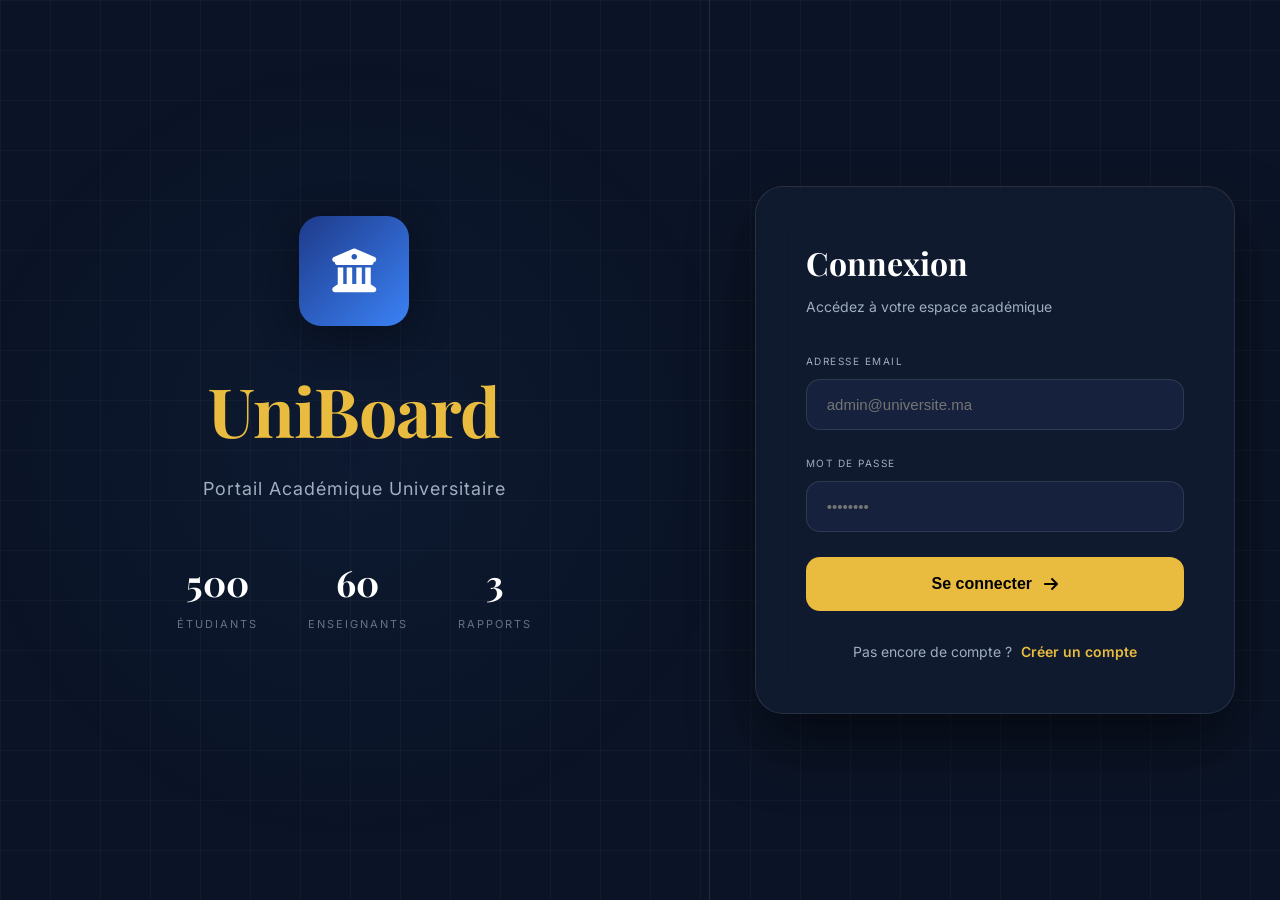
==== myapp/frontend/dashboard_admin.html @ 325a5e19 "changement nom fichier" ====
<!DOCTYPE html>
<html lang="fr">

<head>
    <meta charset="UTF-8">
    <meta name="viewport" content="width=device-width, initial-scale=1.0">
    <title>Tableau de Bord | UniBoard</title>
    <link rel="stylesheet" href="assets/css/style.css">
    <link rel="stylesheet" href="https://cdnjs.cloudflare.com/ajax/libs/font-awesome/6.4.0/css/all.min.css">
</head>

<body class="dashboard-body">
    <div class="grid-bg"></div>

    <div class="dashboard-view">
        <!-- Sidebar -->
        <aside class="sidebar-nav">
            <div class="nav-brand">
                <div class="brand-icon"><i class="fas fa-university" style="color: white;"></i></div>
                <div class="brand-text">
                    <h1>UniBoard</h1>
                    <p>Portail Académique</p>
                </div>
            </div>

            <div class="nav-section">
                <span class="nav-label">Principal</span>
                <a href="dashboard_admin.html" class="nav-link active">
                    <i class="fas fa-th-large rainbow-gradient"></i>
                    <span>Vue Globale</span>
                </a>
            </div>

            <div class="nav-section">
                <span class="nav-label">Rapports</span>
                <a href="#" class="nav-link"><i class="fas fa-graduation-cap"></i><span>Performance</span></a>
                <a href="#" class="nav-link">
                    <i class="fas fa-calendar-check"></i>
                    <span>Assiduité</span>
                    <span class="nav-badge">1</span>
                </a>
                <a href="#" class="nav-link"><i class="fas fa-sync-alt"></i><span>Rattrapage</span></a>
            </div>

            <div class="nav-section">
                <span class="nav-label">Administration</span>
                <a href="admin_users.html" class="nav-link">
                    <i class="fas fa-users"></i>
                    <span>Utilisateurs</span>
                    <span class="nav-badge" id="sidebarPendingBadge">0</span>
                </a>
            </div>

            <div class="nav-footer">
                <div class="avatar-small">A</div>
                <div class="user-meta">
                    <div style="font-weight: 700; font-size: 14px;">Administrateur</div>
                    <div style="font-size: 11px; color: var(--text-muted);">Accès complet</div>
                </div>
                <a href="#" id="logoutBtn" style="margin-left: auto; color: var(--text-muted);"><i
                        class="fas fa-power-off"></i></a>
            </div>
        </aside>

        <!-- Main Content -->
        <main class="main-viewport">
            <header class="viewport-header">
                <div class="page-title">
                    <h2>Vue Globale</h2>
                    <p>UniBoard / Dashboard</p>
                </div>
                <div class="current-date" id="currentDate">Chargement...</div>
            </header>

            <section class="stats-grid">
                <div class="stat-card blue">
                    <div class="stat-head">
                        <div class="card-icon"><i class="fas fa-chart-line"></i></div>
                        <span class="growth-tag">▲ +0.3</span>
                    </div>
                    <div class="main-stat">11.4<small>/20</small></div>
                    <div class="stat-label">Moyenne Générale</div>
                </div>

                <div class="stat-card orange">
                    <div class="stat-head">
                        <div class="card-icon"><i class="fas fa-calendar-times"></i></div>
                        <span class="growth-tag">▲ +2%</span>
                    </div>
                    <div class="main-stat">12%</div>
                    <div class="stat-label">Taux d'absence</div>
                </div>

                <div class="stat-card red">
                    <div class="stat-head">
                        <div class="card-icon"><i class="fas fa-rotate"></i></div>
                        <span class="growth-tag">▲ +4%</span>
                    </div>
                    <div class="main-stat">22%</div>
                    <div class="stat-label">Taux de rattrapage</div>
                </div>
            </section>

            <div class="info-columns">
                <!-- Students at risk -->
                <section class="info-box-card">
                    <div class="box-title">
                        <h3><i class="fas fa-bell"></i> Étudiants à risque</h3>
                        <span class="box-subtitle">Absences ≥ 20%</span>
                    </div>
                    <div class="list-container" id="riskyStudentsList">
                        <div class="list-item">
                            <div class="item-pfp" style="background: #ef4444;">FA</div>
                            <div class="item-details">
                                <span class="name">Fatima Alami</span>
                                <span class="sub">Informatique - 2ème Année</span>
                            </div>
                            <div class="item-action">
                                <span class="score-red">28%</span>
                            </div>
                        </div>
                        <div class="list-item">
                            <div class="item-pfp" style="background: #f59e0b;">YB</div>
                            <div class="item-details">
                                <span class="name">Youssef Benali</span>
                                <span class="sub">Droit - 1ère Année</span>
                            </div>
                            <div class="item-action">
                                <span class="score-red">25%</span>
                            </div>
                        </div>
                    </div>
                </section>

                <!-- Pending Requests -->
                <section class="info-box-card">
                    <div class="box-title">
                        <h3><i class="fas fa-hourglass-half"></i> Demandes en attente</h3>
                        <span class="nav-badge" id="pendingBadge">3</span>
                    </div>
                    <div class="list-container" id="pendingRequestsList">
                        <div class="list-item">
                            <div class="item-pfp" style="background: #3b82f6;">SA</div>
                            <div class="item-details">
                                <span class="name">Sara Amrani</span>
                                <span class="sub">Enseignante • Il y a 2h</span>
                            </div>
                            <div class="action-set">
                                <button class="btn-round btn-approve"><i class="fas fa-check"></i></button>
                                <button class="btn-round btn-reject"><i class="fas fa-times"></i></button>
                            </div>
                        </div>
                        <div class="list-item">
                            <div class="item-pfp" style="background: #10b981;">HT</div>
                            <div class="item-details">
                                <span class="name">Hamza Tazi</span>
                                <span class="sub">Étudiant • Il y a 5h</span>
                            </div>
                            <div class="action-set">
                                <button class="btn-round btn-approve"><i class="fas fa-check"></i></button>
                                <button class="btn-round btn-reject"><i class="fas fa-times"></i></button>
                            </div>
                        </div>
                        <div class="list-item">
                            <div class="item-pfp" style="background: #3b82f6;">LM</div>
                            <div class="item-details">
                                <span class="name">Leila Maaroufi</span>
                                <span class="sub">Étudiante • Hier</span>
                            </div>
                            <div class="action-set">
                                <button class="btn-round btn-approve"><i class="fas fa-check"></i></button>
                                <button class="btn-round btn-reject"><i class="fas fa-times"></i></button>
                            </div>
                        </div>
                    </div>
                </section>
            </div>
        </main>
    </div>

    <script src="assets/js/api.js"></script>
    <script src="assets/js/main.js"></script>
</body>

</html>
---- myapp/frontend/assets/css/style.css ----
@import url('https://fonts.googleapis.com/css2?family=Inter:wght@300;400;500;600;700&family=Playfair+Display:wght@700;800&display=swap');

:root {
    --bg-color: #0b1426;
    --card-bg: rgba(19, 30, 53, 0.6);
    --primary-color: #e9bc3f;
    --text-main: #ffffff;
    --text-muted: #a0aec0;
    --input-bg: rgba(26, 38, 66, 0.8);
    --nav-bg: #070d1a;
    --border-color: rgba(255, 255, 255, 0.1);
    --font-serif: 'Playfair Display', serif;
    --font-sans: 'Inter', sans-serif;

    --blue-accent: #3b82f6;
    --orange-accent: #f59e0b;
    --red-accent: #ef4444;
}

* {
    margin: 0;
    padding: 0;
    box-sizing: border-box;
}

body {
    background-color: var(--bg-color);
    color: var(--text-main);
    font-family: var(--font-sans);
    line-height: 1.6;
    height: 100vh;
    overflow: hidden;
}

/* Grid Background */
.grid-bg {
    position: fixed;
    top: 0;
    left: 0;
    width: 100%;
    height: 100%;
    background-image:
        linear-gradient(rgba(255, 255, 255, 0.03) 1px, transparent 1px),
        linear-gradient(90deg, rgba(255, 255, 255, 0.03) 1px, transparent 1px);
    background-size: 50px 50px;
    z-index: -1;
}

/* --- AUTH PAGES (Login/Register) --- */
.page-container {
    display: flex;
    height: 100vh;
    width: 100%;
}

.branding-side {
    flex: 1.2;
    display: flex;
    flex-direction: column;
    justify-content: center;
    align-items: center;
    padding: 60px;
    border-right: 1px solid var(--border-color);
    background: radial-gradient(circle at center, rgba(59, 130, 246, 0.05) 0%, transparent 70%);
}

.login-side,
.register-side {
    flex: 1;
    display: flex;
    justify-content: center;
    align-items: center;
    padding: 40px;
}

.branding-content {
    text-align: center;
}

.brand-logo-large {
    width: 110px;
    height: 110px;
    background: linear-gradient(135deg, #1e3a8a, #3b82f6);
    border-radius: 22px;
    display: flex;
    justify-content: center;
    align-items: center;
    font-size: 44px;
    margin: 0 auto 30px;
    box-shadow: 0 10px 40px rgba(0, 0, 0, 0.4);
}

.branding-content h1 {
    font-family: var(--font-serif);
    font-size: 68px;
    margin-bottom: 10px;
    color: var(--primary-color);
    letter-spacing: -1px;
}

.branding-content p {
    color: var(--text-muted);
    font-size: 18px;
    margin-bottom: 50px;
    letter-spacing: 1px;
}

.auth-stats {
    display: flex;
    gap: 50px;
    justify-content: center;
}

.stat-box {
    text-align: center;
}

.stat-box h3 {
    font-family: var(--font-serif);
    font-size: 36px;
    margin-bottom: 5px;
}

.stat-box p {
    font-size: 11px;
    text-transform: uppercase;
    letter-spacing: 2px;
    opacity: 0.6;
}

/* Auth Cards */
.auth-card {
    width: 100%;
    max-width: 480px;
    background: var(--card-bg);
    backdrop-filter: blur(20px);
    padding: 50px;
    border-radius: 28px;
    border: 1px solid var(--border-color);
    box-shadow: 0 30px 60px rgba(0, 0, 0, 0.5);
}

.card-header h2 {
    font-family: var(--font-serif);
    font-size: 32px;
    margin-bottom: 8px;
}

.card-header p {
    color: var(--text-muted);
    font-size: 14px;
    margin-bottom: 35px;
}

/* Form Elements */
.form-item {
    margin-bottom: 25px;
}

.form-item label {
    display: block;
    font-size: 10px;
    text-transform: uppercase;
    letter-spacing: 1.5px;
    color: var(--text-muted);
    margin-bottom: 10px;
}

.form-input,
.form-select {
    width: 100%;
    padding: 16px 20px;
    background: var(--input-bg);
    border: 1px solid var(--border-color);
    border-radius: 14px;
    color: white;
    font-size: 15px;
    transition: all 0.3s cubic-bezier(0.4, 0, 0.2, 1);
}

.form-input:focus {
    border-color: var(--primary-color);
    outline: none;
    background: rgba(26, 38, 66, 1);
    box-shadow: 0 0 15px rgba(233, 188, 63, 0.15);
}

.btn-primary {
    width: 100%;
    padding: 18px;
    background: var(--primary-color);
    border: none;
    border-radius: 14px;
    color: #000;
    font-weight: 800;
    font-size: 16px;
    cursor: pointer;
    display: flex;
    justify-content: center;
    align-items: center;
    gap: 12px;
    transition: all 0.3s;
    margin-top: 10px;
}

.btn-primary:hover {
    background: #d4a830;
    transform: translateY(-3px);
    box-shadow: 0 10px 20px rgba(233, 188, 63, 0.3);
}

.card-footer {
    text-align: center;
    margin-top: 30px;
    font-size: 14px;
    color: var(--text-muted);
}

.card-footer a {
    color: var(--primary-color);
    text-decoration: none;
    font-weight: 600;
    margin-left: 5px;
}

/* --- DASHBOARD LAYOUT --- */
.dashboard-view {
    display: flex;
    height: 100vh;
    width: 100%;
}

.sidebar-nav {
    width: 280px;
    background: var(--nav-bg);
    border-right: 1px solid var(--border-color);
    padding: 35px 20px;
    display: flex;
    flex-direction: column;
    flex-shrink: 0;
}

.nav-brand {
    display: flex;
    align-items: center;
    gap: 15px;
    margin-bottom: 50px;
    padding-left: 10px;
}

.brand-icon {
    width: 44px;
    height: 44px;
    background: linear-gradient(135deg, #1e3a8a, #3b82f6);
    border-radius: 12px;
    display: flex;
    justify-content: center;
    align-items: center;
    font-size: 22px;
    box-shadow: 0 5px 15px rgba(0, 0, 0, 0.3);
}

.brand-text h1 {
    font-family: var(--font-serif);
    font-size: 24px;
    color: var(--primary-color);
    line-height: 1;
    margin-bottom: 2px;
}

.brand-text p {
    font-size: 9px;
    text-transform: uppercase;
    letter-spacing: 1.5px;
    color: var(--text-muted);
}

.nav-label {
    font-size: 10px;
    text-transform: uppercase;
    color: var(--text-muted);
    letter-spacing: 2px;
    margin: 30px 0 15px 10px;
    opacity: 0.5;
}

.nav-link {
    display: flex;
    align-items: center;
    gap: 15px;
    padding: 14px 18px;
    color: var(--text-muted);
    text-decoration: none;
    border-radius: 14px;
    font-size: 14px;
    font-weight: 500;
    transition: all 0.3s;
    margin-bottom: 2px;
}

.nav-link i {
    font-size: 18px;
    width: 22px;
    text-align: center;
}

.nav-link:hover,
.nav-link.active {
    background: rgba(255, 255, 255, 0.05);
    color: white;
}

.nav-link.active {
    background: rgba(233, 188, 63, 0.12);
    border-left: 4px solid var(--primary-color);
    color: white;
}

.rainbow-gradient {
    background: linear-gradient(45deg, #f09433, #e6683c, #dc2743, #cc2366, #bc1888);
    -webkit-background-clip: text;
    -webkit-text-fill-color: transparent;
}

.nav-badge {
    margin-left: auto;
    background: var(--red-accent);
    color: white;
    font-size: 10px;
    font-weight: 800;
    width: 20px;
    height: 20px;
    border-radius: 50%;
    display: flex;
    justify-content: center;
    align-items: center;
    box-shadow: 0 0 10px rgba(239, 68, 68, 0.4);
}

.nav-footer {
    margin-top: auto;
    padding-top: 30px;
    border-top: 1px solid var(--border-color);
    display: flex;
    align-items: center;
    gap: 15px;
}

.avatar-small {
    width: 40px;
    height: 40px;
    background: var(--primary-color);
    border-radius: 50%;
    display: flex;
    justify-content: center;
    align-items: center;
    color: #0b1426;
    font-weight: 800;
}

/* Dashboard Content */
.main-viewport {
    flex: 1;
    padding: 40px 60px;
    overflow-y: auto;
}

.viewport-header {
    display: flex;
    justify-content: space-between;
    align-items: center;
    margin-bottom: 45px;
}

.page-title h2 {
    font-family: var(--font-serif);
    font-size: 40px;
    font-weight: 800;
}

.page-title p {
    color: var(--text-muted);
    font-size: 14px;
}

/* KPI Grid */
.stats-grid {
    display: grid;
    grid-template-columns: repeat(3, 1fr);
    gap: 30px;
    margin-bottom: 45px;
}

.stat-card {
    background: var(--card-bg);
    backdrop-filter: blur(15px);
    padding: 35px;
    border-radius: 28px;
    border: 1px solid var(--border-color);
    position: relative;
    overflow: hidden;
    transition: all 0.4s cubic-bezier(0.175, 0.885, 0.32, 1.275);
}

.stat-card:hover {
    transform: translateY(-8px);
    background: rgba(19, 30, 53, 0.85);
    border-color: rgba(255, 255, 255, 0.2);
}

.stat-card::before {
    content: '';
    position: absolute;
    top: 0;
    left: 0;
    right: 0;
    height: 4px;
    z-index: 10;
}

.stat-card.blue::before {
    background: var(--blue-accent);
    box-shadow: 0 2px 20px var(--blue-accent);
}

.stat-card.orange::before {
    background: var(--orange-accent);
    box-shadow: 0 2px 20px var(--orange-accent);
}

.stat-card.red::before {
    background: var(--red-accent);
    box-shadow: 0 2px 20px var(--red-accent);
}

.stat-head {
    display: flex;
    justify-content: space-between;
    align-items: center;
    margin-bottom: 30px;
}

.card-icon {
    width: 50px;
    height: 50px;
    background: rgba(255, 255, 255, 0.05);
    border-radius: 14px;
    display: flex;
    justify-content: center;
    align-items: center;
    font-size: 22px;
}

.growth-tag {
    padding: 5px 12px;
    border-radius: 20px;
    font-size: 12px;
    font-weight: 800;
    background: rgba(16, 185, 129, 0.15);
    color: #10b981;
}

.main-stat {
    font-family: var(--font-serif);
    font-size: 56px;
    font-weight: 800;
    line-height: 1;
    margin: 20px 0 10px;
}

.main-stat small {
    font-size: 18px;
    opacity: 0.5;
    font-family: var(--font-sans);
    margin-left: 5px;
}

.stat-label {
    font-size: 12px;
    text-transform: uppercase;
    letter-spacing: 2px;
    color: var(--text-muted);
    font-weight: 600;
}

/* Info Sections */
.info-columns {
    display: grid;
    grid-template-columns: 1fr 1fr;
    gap: 30px;
}

.info-box-card {
    background: var(--card-bg);
    backdrop-filter: blur(15px);
    padding: 40px;
    border-radius: 28px;
    border: 1px solid var(--border-color);
}

.box-title {
    display: flex;
    justify-content: space-between;
    align-items: center;
    margin-bottom: 40px;
}

.box-title h3 {
    font-size: 22px;
    display: flex;
    align-items: center;
    gap: 15px;
}

.box-title h3 i {
    color: var(--primary-color);
    font-size: 20px;
}

.box-subtitle {
    font-size: 14px;
    color: var(--text-muted);
    opacity: 0.8;
}

.list-container {
    display: flex;
    flex-direction: column;
    gap: 15px;
}

.list-item {
    display: flex;
    align-items: center;
    gap: 18px;
    padding: 18px;
    background: rgba(255, 255, 255, 0.02);
    border-radius: 20px;
    transition: 0.3s;
}

.list-item:hover {
    background: rgba(255, 255, 255, 0.06);
    transform: translateX(5px);
}

.item-pfp {
    width: 52px;
    height: 52px;
    border-radius: 50%;
    display: flex;
    justify-content: center;
    align-items: center;
    font-weight: 800;
    font-size: 16px;
    box-shadow: 0 5px 15px rgba(0, 0, 0, 0.2);
}

.item-details {
    flex: 1;
}

.item-details .name {
    font-weight: 700;
    font-size: 16px;
    display: block;
    margin-bottom: 2px;
}

.item-details .sub {
    font-size: 12px;
    color: var(--text-muted);
}

.item-action {
    text-align: right;
}

.score-red {
    color: var(--red-accent);
    font-weight: 800;
    font-size: 18px;
}

.action-set {
    display: flex;
    gap: 10px;
}

.btn-round {
    width: 36px;
    height: 36px;
    border-radius: 10px;
    border: none;
    cursor: pointer;
    background: rgba(255, 255, 255, 0.05);
    color: var(--text-muted);
    transition: 0.3s;
    display: flex;
    justify-content: center;
    align-items: center;
}

.btn-approve:hover {
    background: #10b981;
    color: white;
}

.btn-reject:hover {
    background: #ef4444;
    color: white;
}
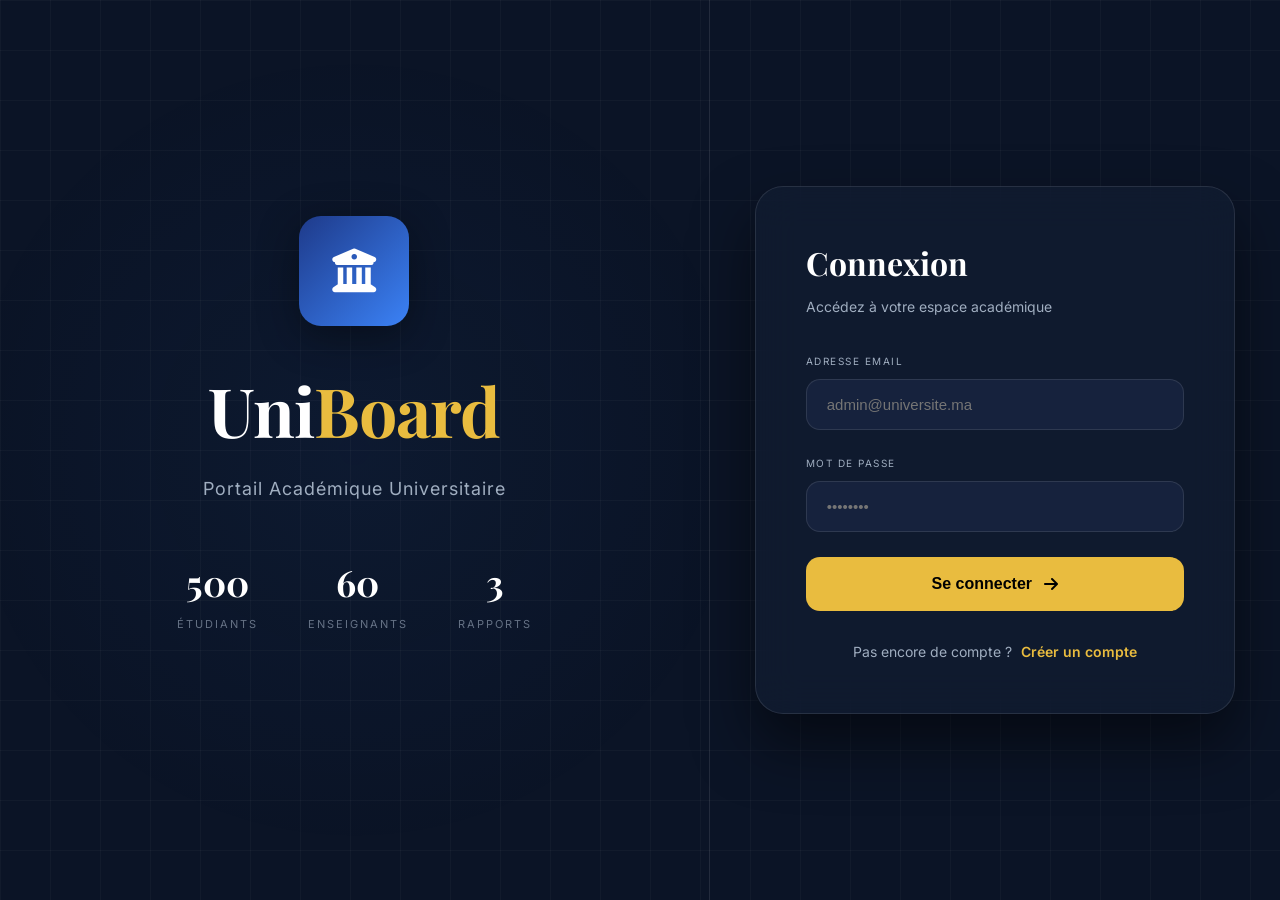
==== commit 913b23b5: "logo" ====
--- a/myapp/frontend/dashboard_admin.html
+++ b/myapp/frontend/dashboard_admin.html
@@ -18,7 +18,7 @@
             <div class="nav-brand">
                 <div class="brand-icon"><i class="fas fa-university" style="color: white;"></i></div>
                 <div class="brand-text">
-                    <h1>UniBoard</h1>
+                    <h1><span style="color: white;">Uni</span>Board</h1>
                     <p>Portail Académique</p>
                 </div>
             </div>
